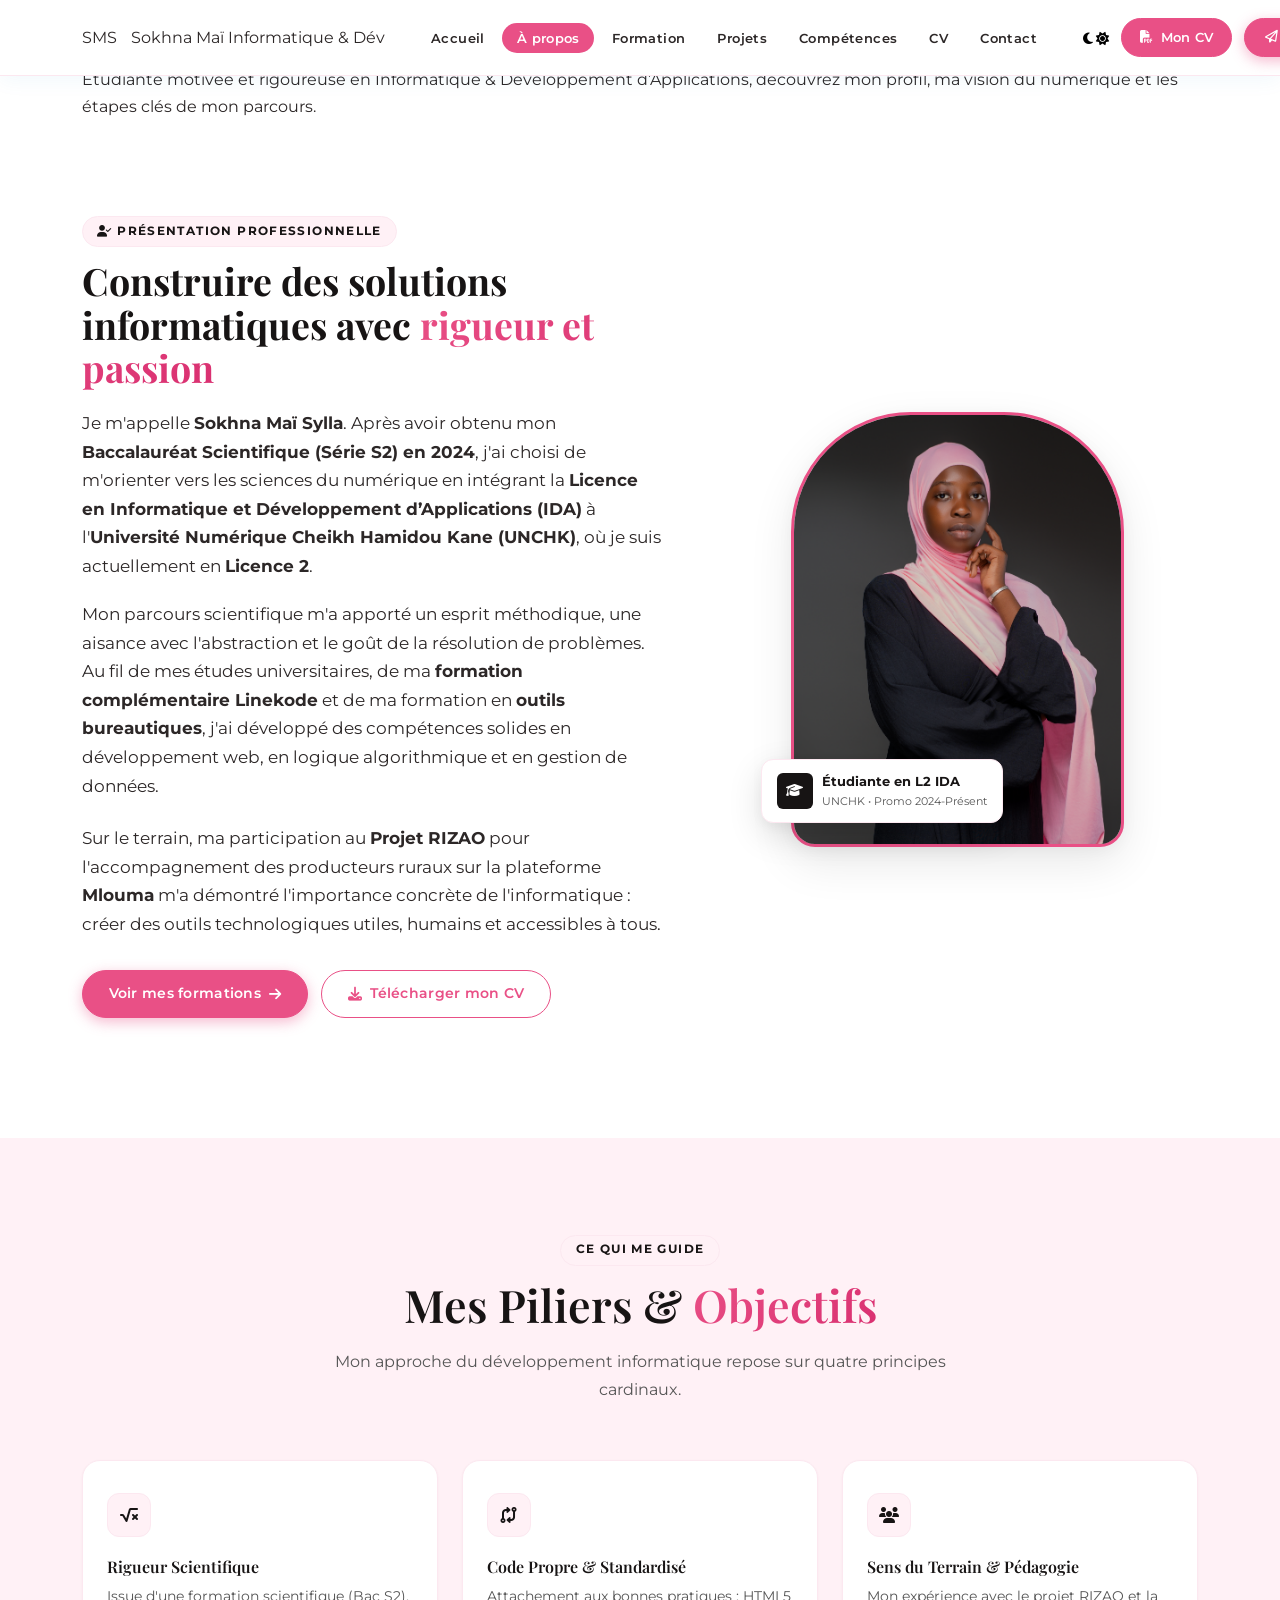
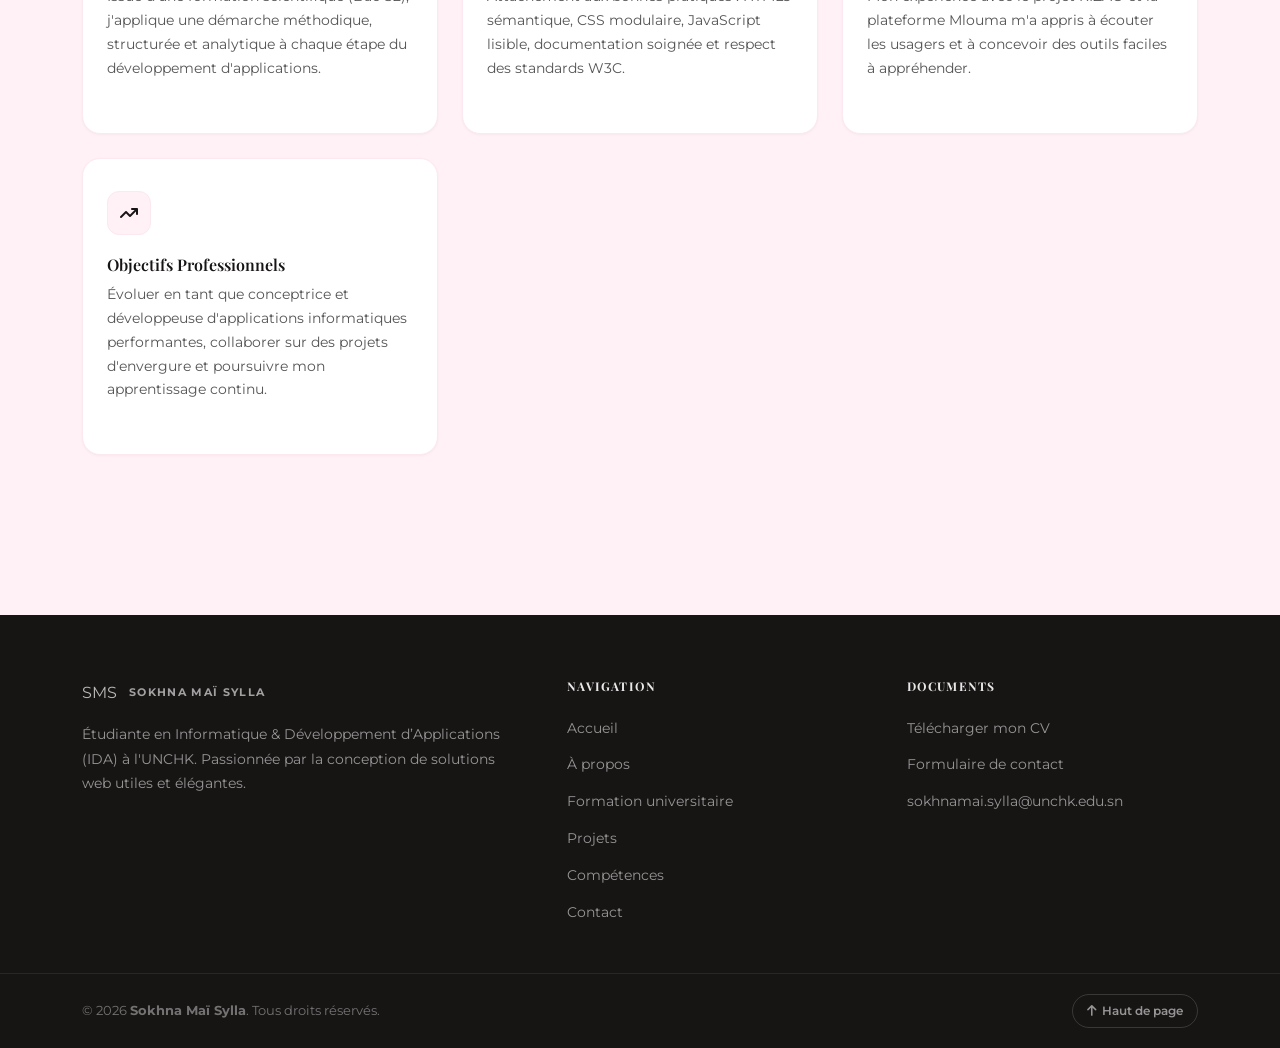
==== pages/apropos/index.html @ 42c67358 "first commit" ====
<!DOCTYPE html>
<html lang="fr">
<head>
    <meta charset="UTF-8">
    <meta http-equiv="refresh" content="0; url=../apropos.html">
    <title>Redirection...</title>
    <script>window.location.href = "../apropos.html";</script>
</head>
<body>
    <p>Redirection vers <a href="../apropos.html">À propos de Sokhna Maï Sylla</a>...</p>
</body>
</html>
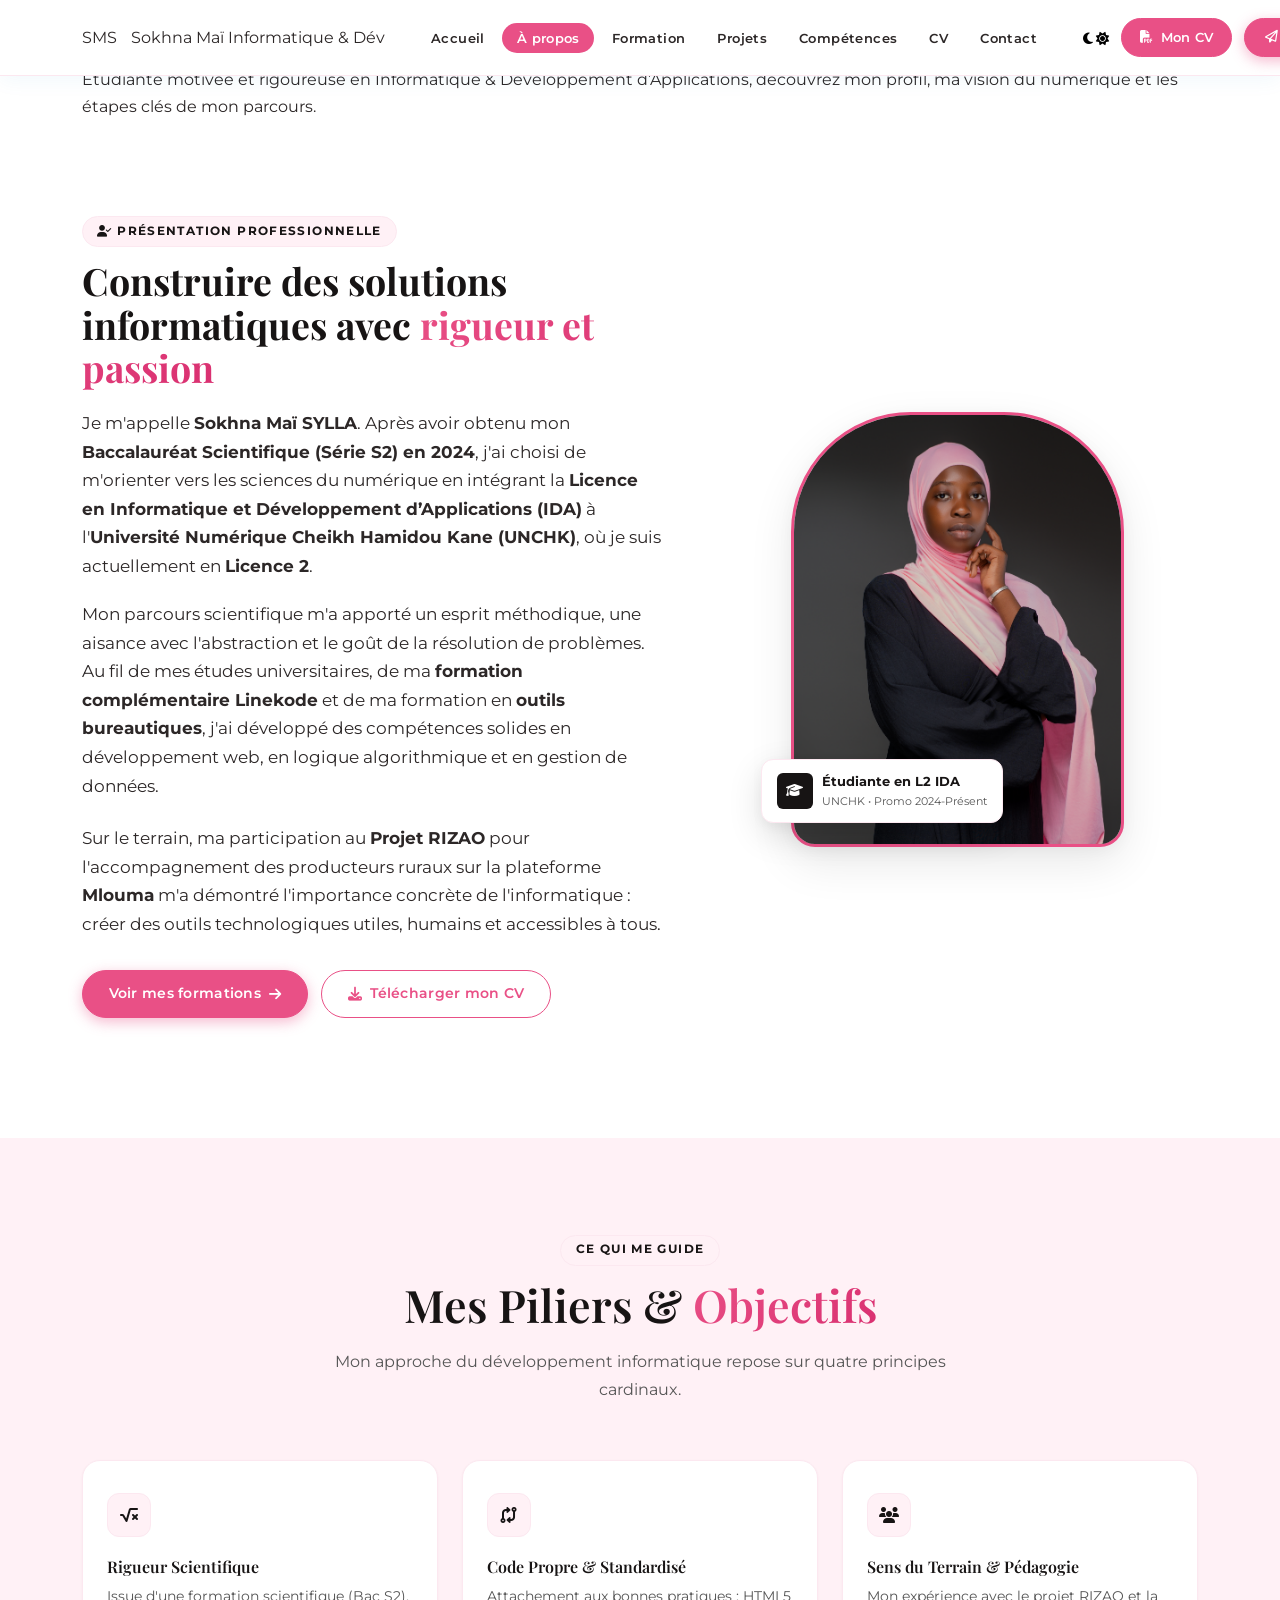
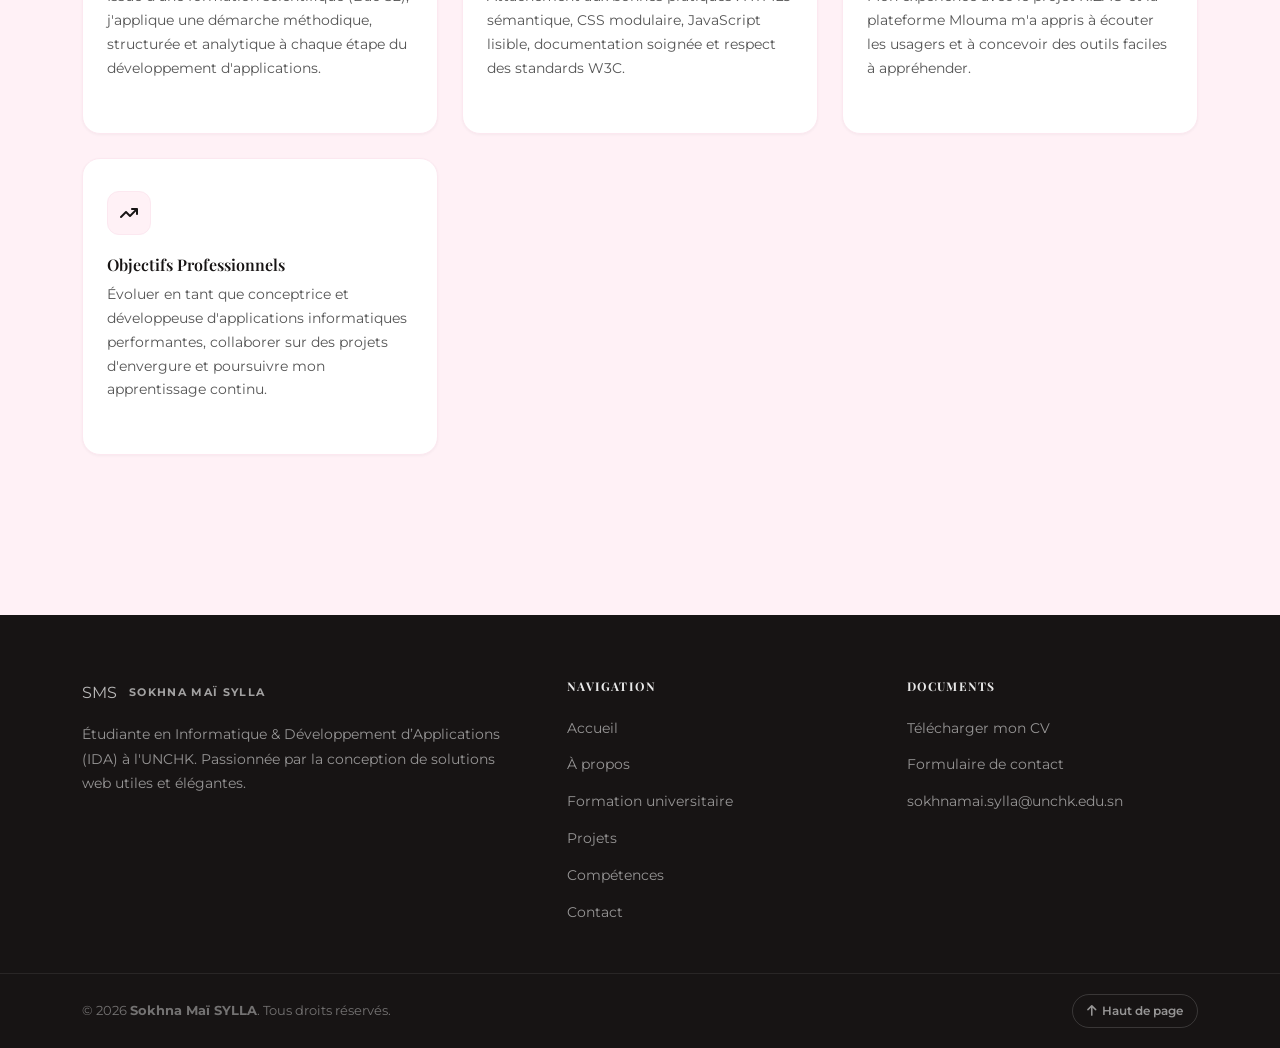
==== commit dbe5a368: "Mise à jour du projet" ====
--- a/pages/apropos/index.html
+++ b/pages/apropos/index.html
@@ -7,6 +7,6 @@
     <script>window.location.href = "../apropos.html";</script>
 </head>
 <body>
-    <p>Redirection vers <a href="../apropos.html">À propos de Sokhna Maï Sylla</a>...</p>
+    <p>Redirection vers <a href="../apropos.html">À propos de Sokhna Maï SYLLA</a>...</p>
 </body>
 </html>
